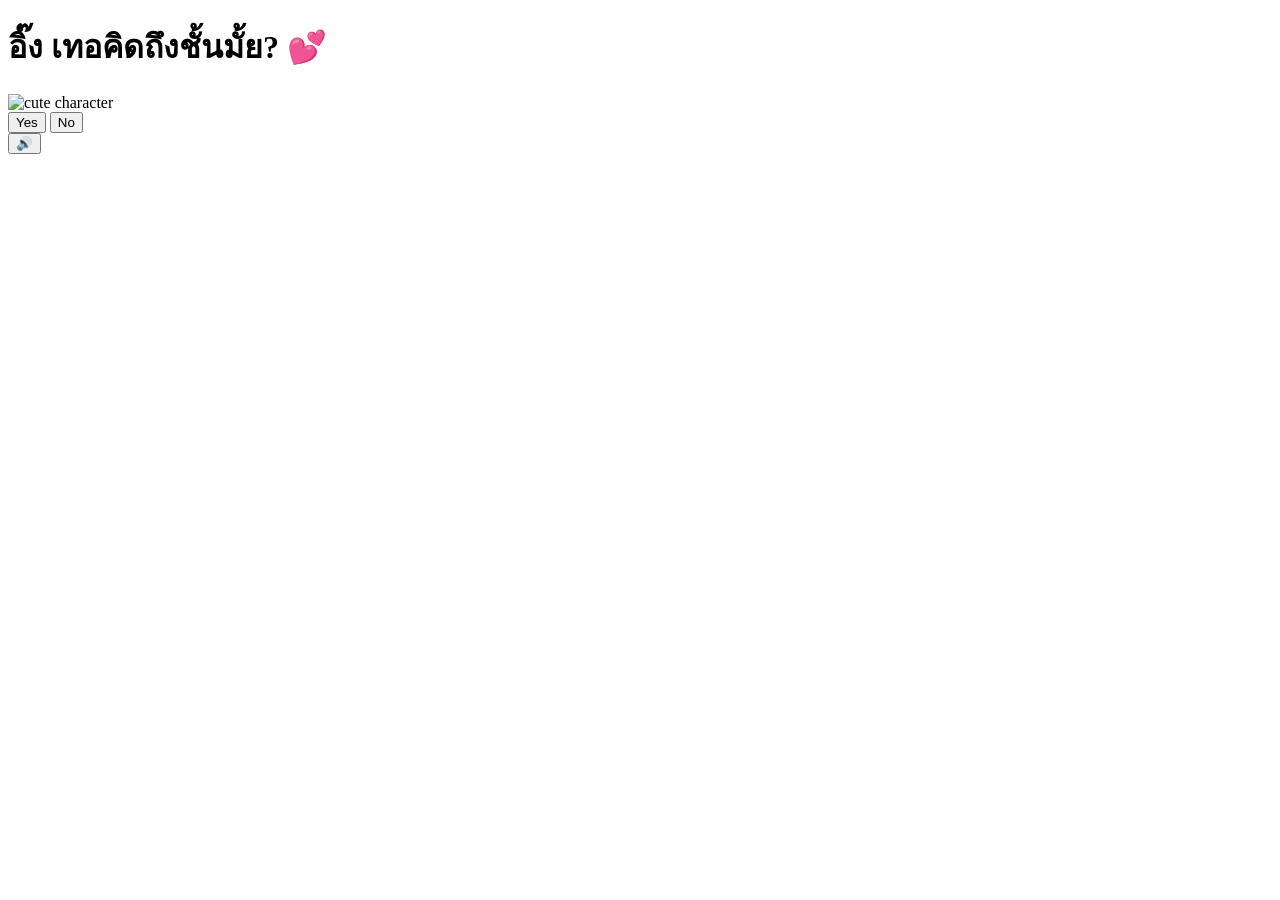
==== index.html @ cebc63a6 "Update index.html" ====
<!DOCTYPE html>
<html lang="en">
<head>
    <meta charset="UTF-8">
    <meta name="viewport" content="width=device-width, initial-scale=1.0">
    <title>อิ๊ง เทอคิดถึงชั้นมั้ย? 💕</title>
    <link rel="preconnect" href="https://fonts.googleapis.com">
    <link href="https://fonts.googleapis.com/css2?family=Nunito:wght@400;700;800;900&display=swap" rel="stylesheet">
    <link rel="stylesheet" href="style.css">
</head>
<body>
    <div class="hearts-bg"></div>

    <div class="container">
        <h1>อิ๊ง เทอคิดถึงชั้นมั้ย? 💕</h1>

        <div class="gif-container">
            <img id="cat-gif" src="https://media.tenor.com/EBV7OT7ACfwAAAAj/u-u-qua-qua-u-quaa.gif" alt="cute character">
        </div>

        <div class="buttons">
            <button id="yes-btn" onclick="handleYesClick()">Yes</button>
            <button id="no-btn" onclick="handleNoClick()">No</button>
        </div>
        <div id="tease-toast"></div>
    </div>

    <audio id="bg-music" loop autoplay muted>
        <source src="music/beabadoobee - Glue Song (Lyrics).mp3" type="audio/mpeg">
    </audio>

    <button id="music-toggle" onclick="toggleMusic()" title="Toggle music">🔊</button>

    <script src="script.js"></script>
</body>
</html>
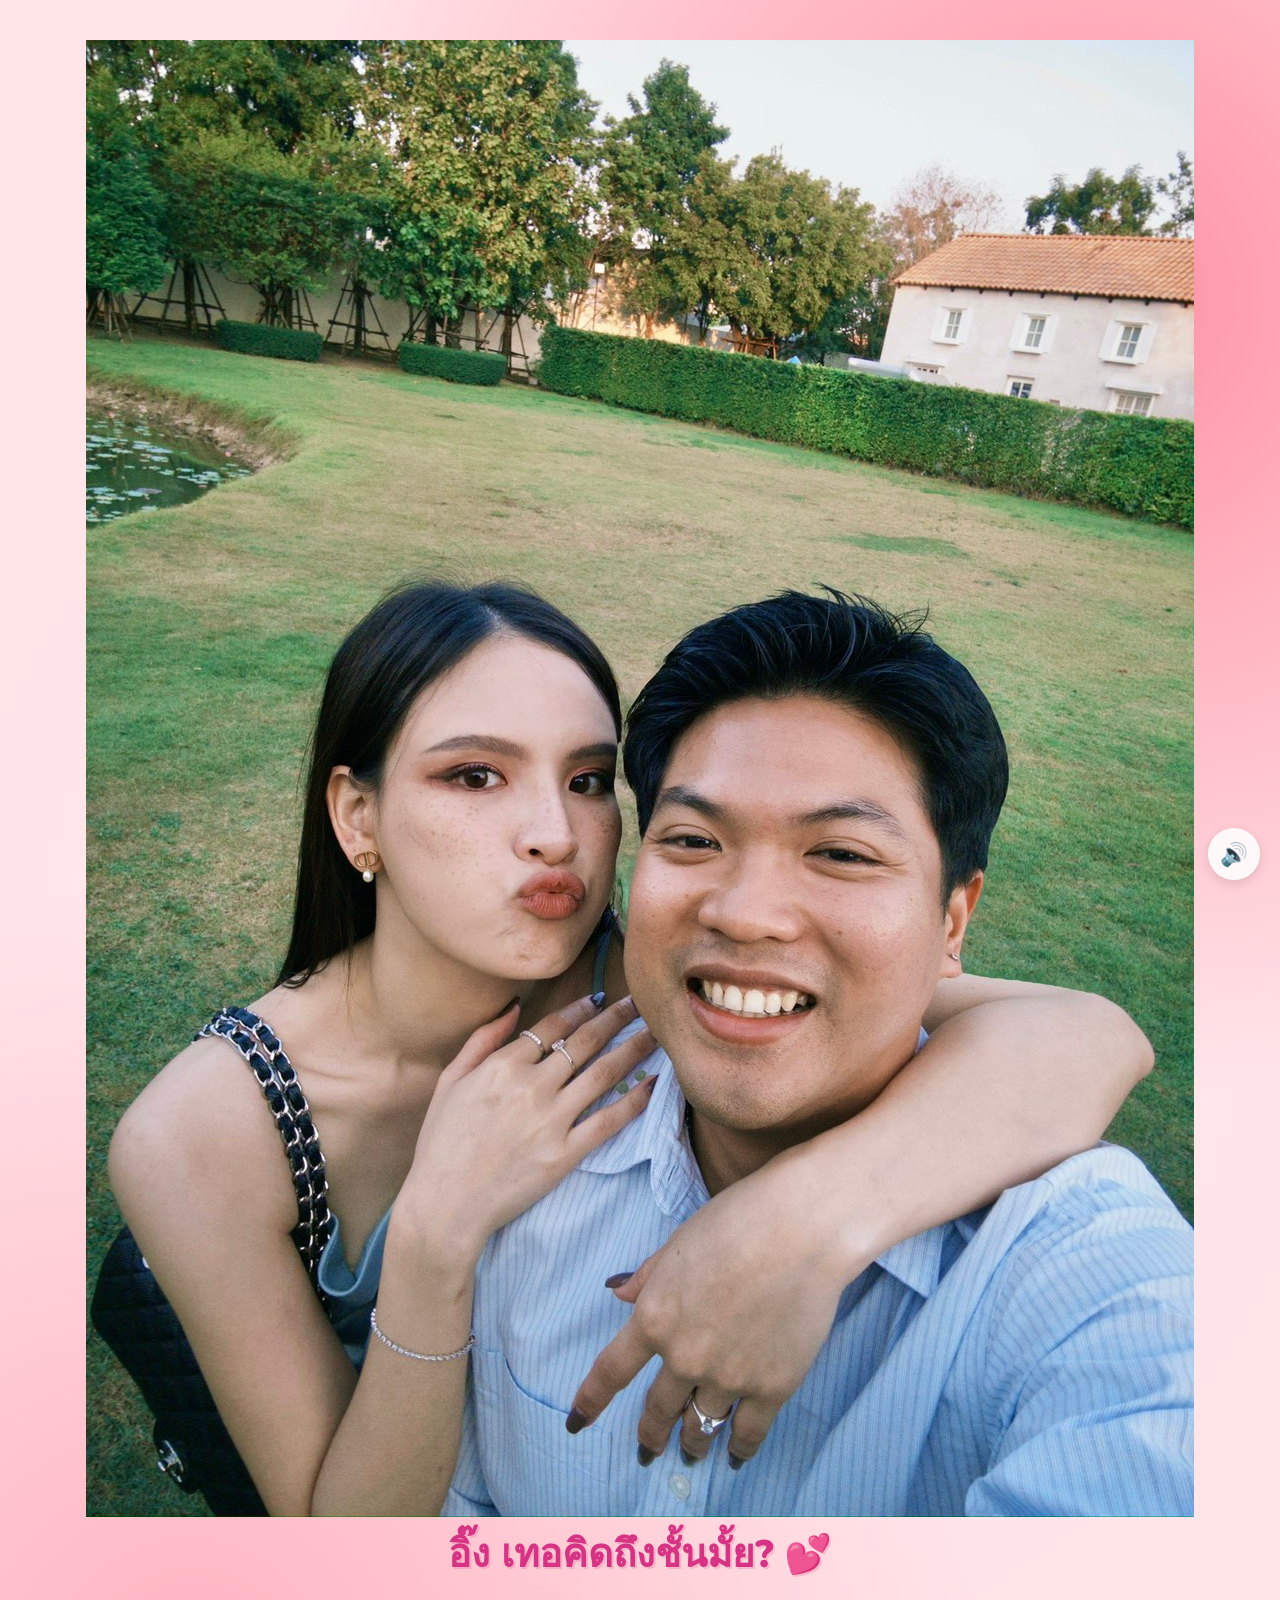
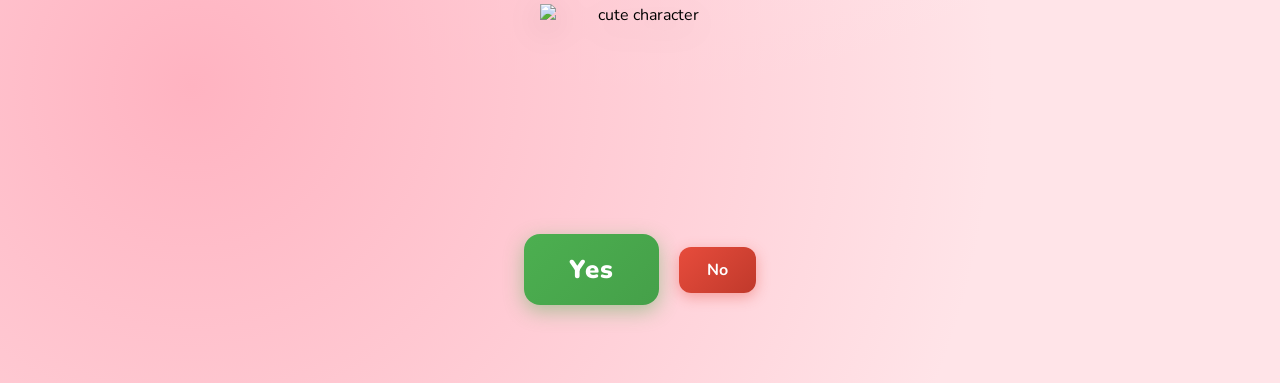
==== commit 807fa610: "Update index.html" ====
--- a/index.html
+++ b/index.html
@@ -12,6 +12,7 @@
     <div class="hearts-bg"></div>
 
     <div class="container">
+        <img src="S__66215977.jpg" class="top-right-photo">
         <h1>อิ๊ง เทอคิดถึงชั้นมั้ย? 💕</h1>
 
         <div class="gif-container">
--- a/style.css
+++ b/style.css
@@ -0,0 +1,218 @@
+* {
+    margin: 0;
+    padding: 0;
+    box-sizing: border-box;
+}
+
+body {
+    background-color: #FFE4E8;
+    font-family: 'Nunito', sans-serif;
+    min-height: 100vh;
+    display: flex;
+    justify-content: center;
+    align-items: center;
+    overflow: hidden;
+    background-image:
+        radial-gradient(circle at 15% 85%, #ffb3c1 0%, transparent 40%),
+        radial-gradient(circle at 85% 15%, #ff8fa3 0%, transparent 40%),
+        radial-gradient(circle at 50% 50%, #fff0f3 0%, transparent 60%);
+}
+
+/* Floating hearts background */
+.hearts-bg {
+    position: fixed;
+    top: 0; left: 0; right: 0; bottom: 0;
+    pointer-events: none;
+    z-index: 0;
+    overflow: hidden;
+}
+
+.hearts-bg::before,
+.hearts-bg::after {
+    content: '💕 💗 💖 💝 💓';
+    position: absolute;
+    font-size: 1.5rem;
+    opacity: 0.15;
+    animation: floatHearts 12s linear infinite;
+    white-space: nowrap;
+    top: 100%;
+    left: 10%;
+}
+
+.hearts-bg::after {
+    animation-delay: 6s;
+    left: 60%;
+    content: '💗 💕 💓 💖 💝';
+}
+
+@keyframes floatHearts {
+    from { transform: translateY(0); opacity: 0.15; }
+    to { transform: translateY(-110vh); opacity: 0; }
+}
+
+.container {
+    position: relative;
+    z-index: 1;
+    text-align: center;
+    padding: 40px 20px;
+}
+
+h1 {
+    font-size: 2.4rem;
+    color: #d63384;
+    font-weight: 900;
+    margin-bottom: 20px;
+    text-shadow: 2px 2px 0px rgba(214, 51, 132, 0.2);
+    animation: wiggle 2s ease-in-out infinite;
+}
+
+@keyframes wiggle {
+    0%, 100% { transform: rotate(-1deg); }
+    50% { transform: rotate(1deg); }
+}
+
+.gif-container {
+    margin: 20px auto;
+    display: flex;
+    justify-content: center;
+}
+
+#cat-gif {
+    width: 200px;
+    height: 200px;
+    object-fit: contain;
+    filter: drop-shadow(0 8px 16px rgba(0,0,0,0.15));
+    transition: opacity 0.3s ease;
+}
+
+.buttons {
+    display: flex;
+    gap: 20px;
+    justify-content: center;
+    align-items: center;
+    margin-top: 30px;
+    flex-wrap: wrap;
+}
+
+#yes-btn {
+    background: linear-gradient(135deg, #4CAF50, #45a049);
+    color: white;
+    border: none;
+    border-radius: 16px;
+    font-size: 1.6rem;
+    font-weight: 900;
+    font-family: 'Nunito', sans-serif;
+    padding: 18px 45px;
+    cursor: pointer;
+    transition: transform 0.15s, box-shadow 0.15s;
+    box-shadow: 0 6px 20px rgba(76, 175, 80, 0.45);
+    letter-spacing: 1px;
+}
+
+#yes-btn:hover {
+    transform: scale(1.06) translateY(-2px);
+    box-shadow: 0 10px 28px rgba(76, 175, 80, 0.55);
+}
+
+#yes-btn:active {
+    transform: scale(0.98);
+}
+
+#no-btn {
+.top-right-photo {
+    position: fixed;
+    top: 15px;
+    right: 20px;
+    width: 2.5px;
+    height: 2.5px;
+    object-fit: cover;
+    border-radius: 50%;
+    border: 2px solid white;
+    box-shadow: 0 4px 10px rgba(0,0,0,0.2);
+}
+
+    background: linear-gradient(135deg, #e74c3c, #c0392b);
+    color: white;
+    border: none;
+    border-radius: 12px;
+    font-size: 1rem;
+    font-weight: 700;
+    font-family: 'Nunito', sans-serif;
+    padding: 12px 28px;
+    cursor: pointer;
+    transition: background 0.2s, left 0.25s ease, top 0.25s ease;
+    box-shadow: 0 4px 14px rgba(231, 76, 60, 0.4);
+}
+
+#no-btn:hover {
+    background: linear-gradient(135deg, #c0392b, #a93226);
+}
+
+
+#tease-toast {
+    margin-top: 14px;
+    font-size: 1rem;
+    color: #d63384;
+    font-weight: 700;
+    font-style: italic;
+    opacity: 0;
+    transform: translateY(6px);
+    transition: opacity 0.3s ease, transform 0.3s ease;
+    min-height: 1.5rem;
+}
+
+#tease-toast.show {
+    opacity: 1;
+    transform: translateY(0);
+}
+
+/* Music toggle button */
+#music-toggle {
+    position: fixed;
+    bottom: 20px;
+    right: 20px;
+    background: rgba(255, 255, 255, 0.85);
+    border: none;
+    border-radius: 50%;
+    width: 52px;
+    height: 52px;
+    font-size: 1.4rem;
+    cursor: pointer;
+    backdrop-filter: blur(10px);
+    box-shadow: 0 4px 12px rgba(0, 0, 0, 0.12);
+    transition: transform 0.2s;
+    z-index: 100;
+}
+
+#music-toggle:hover {
+    transform: scale(1.1);
+}
+
+/* Yes page specific */
+.yes-container h1.yes-title {
+    font-size: 2.5rem;
+    animation: bounceTitle 0.6s ease infinite alternate;
+}
+
+@keyframes bounceTitle {
+    from { transform: translateY(0) rotate(-1deg); }
+    to { transform: translateY(-12px) rotate(1deg); }
+}
+
+.yes-message {
+    font-size: 0.95rem;
+    color: #e91e8c;
+    font-weight: 700;
+    margin-top: 24px;
+    animation: fadeIn 1s ease 0.5s both;
+}
+
+@keyframes fadeIn {
+    from { opacity: 0; transform: translateY(10px); }
+    to { opacity: 1; transform: translateY(0); }
+}
+
+.yes-container #cat-gif {
+    width: 260px;
+    height: 260px;
+}
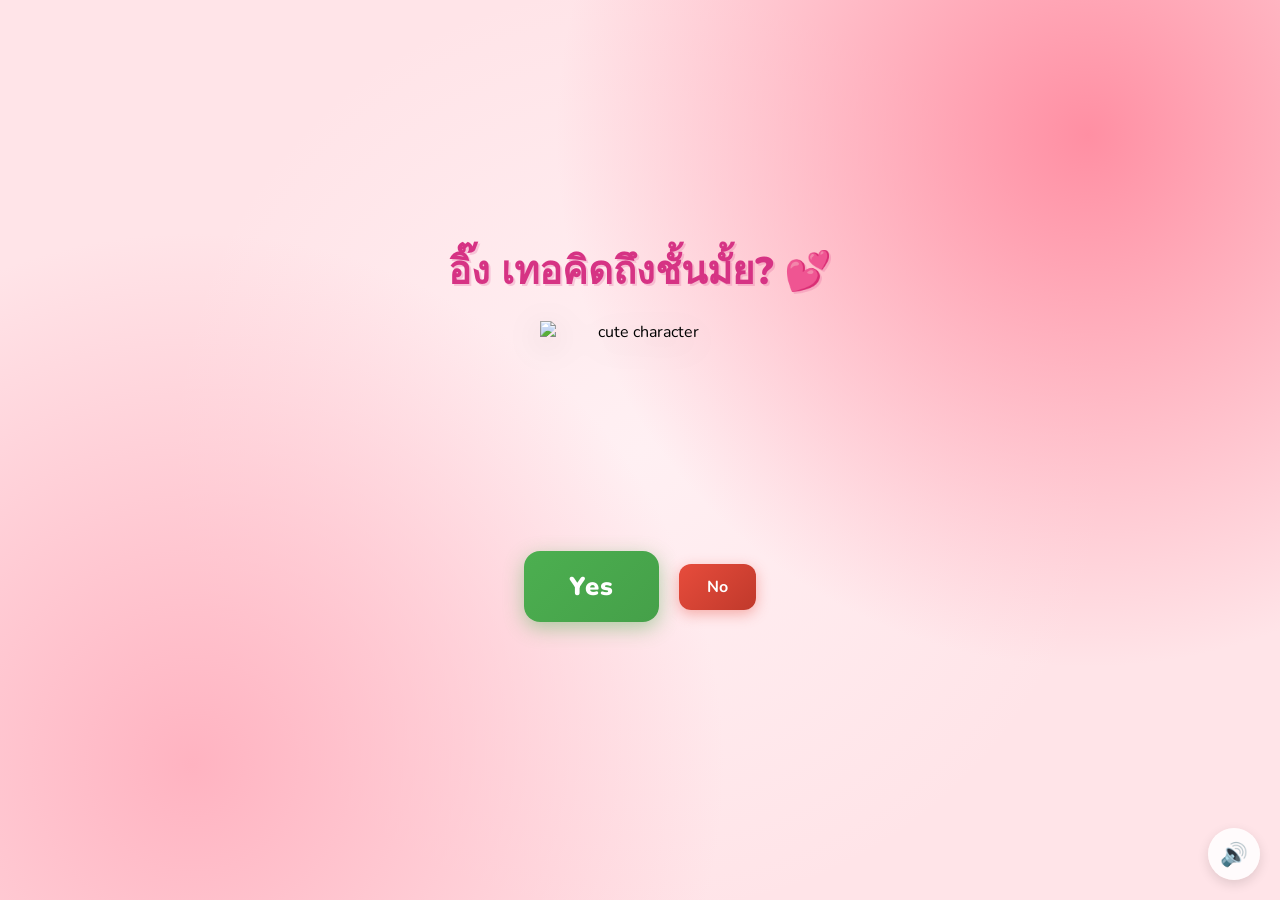
==== commit 0536e3f9: "Update index.html" ====
--- a/index.html
+++ b/index.html
@@ -12,7 +12,7 @@
     <div class="hearts-bg"></div>
 
     <div class="container">
-        <img src="S__66215977.jpg" class="top-right-photo">
+        
         <h1>อิ๊ง เทอคิดถึงชั้นมั้ย? 💕</h1>
 
         <div class="gif-container">
--- a/style.css
+++ b/style.css
@@ -123,8 +123,8 @@
     position: fixed;
     top: 15px;
     right: 20px;
-    width: 2.5px;
-    height: 2.5px;
+    width: 0.5px;
+    height: 0.5px;
     object-fit: cover;
     border-radius: 50%;
     border: 2px solid white;
